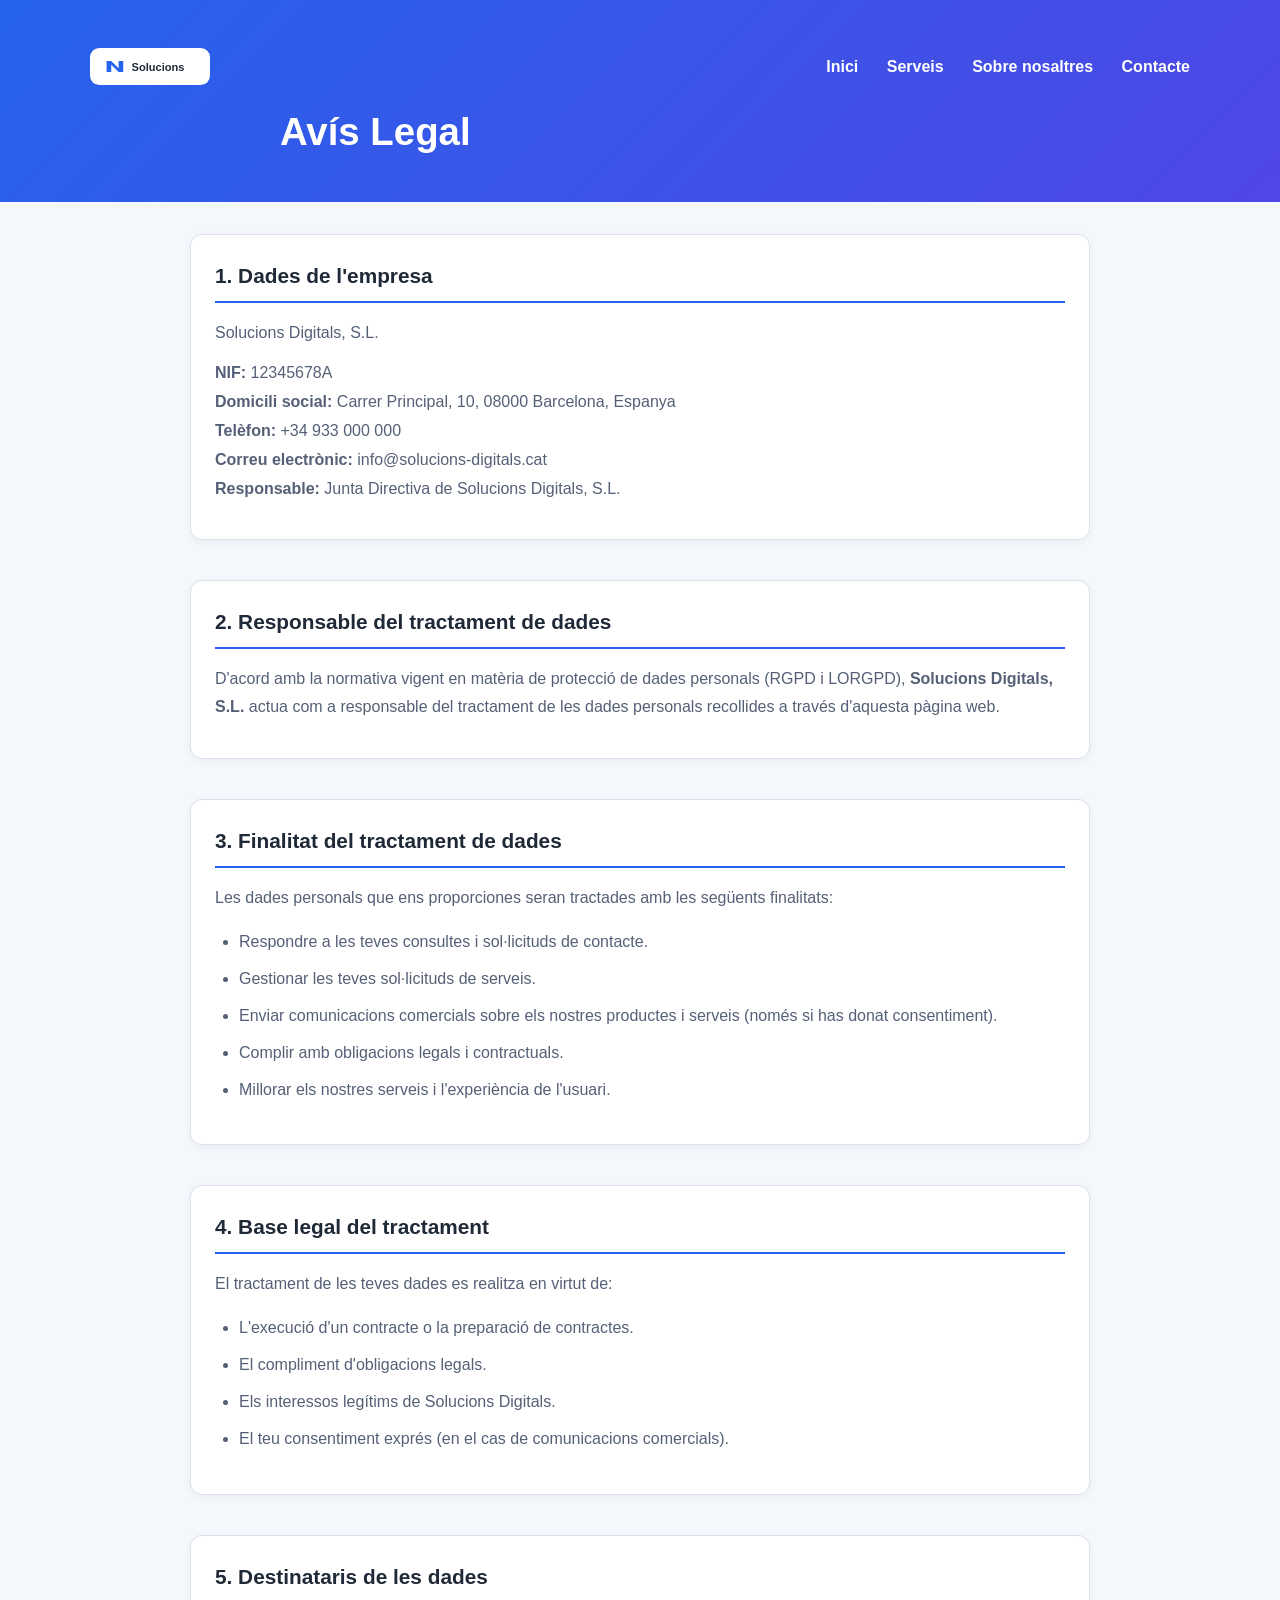
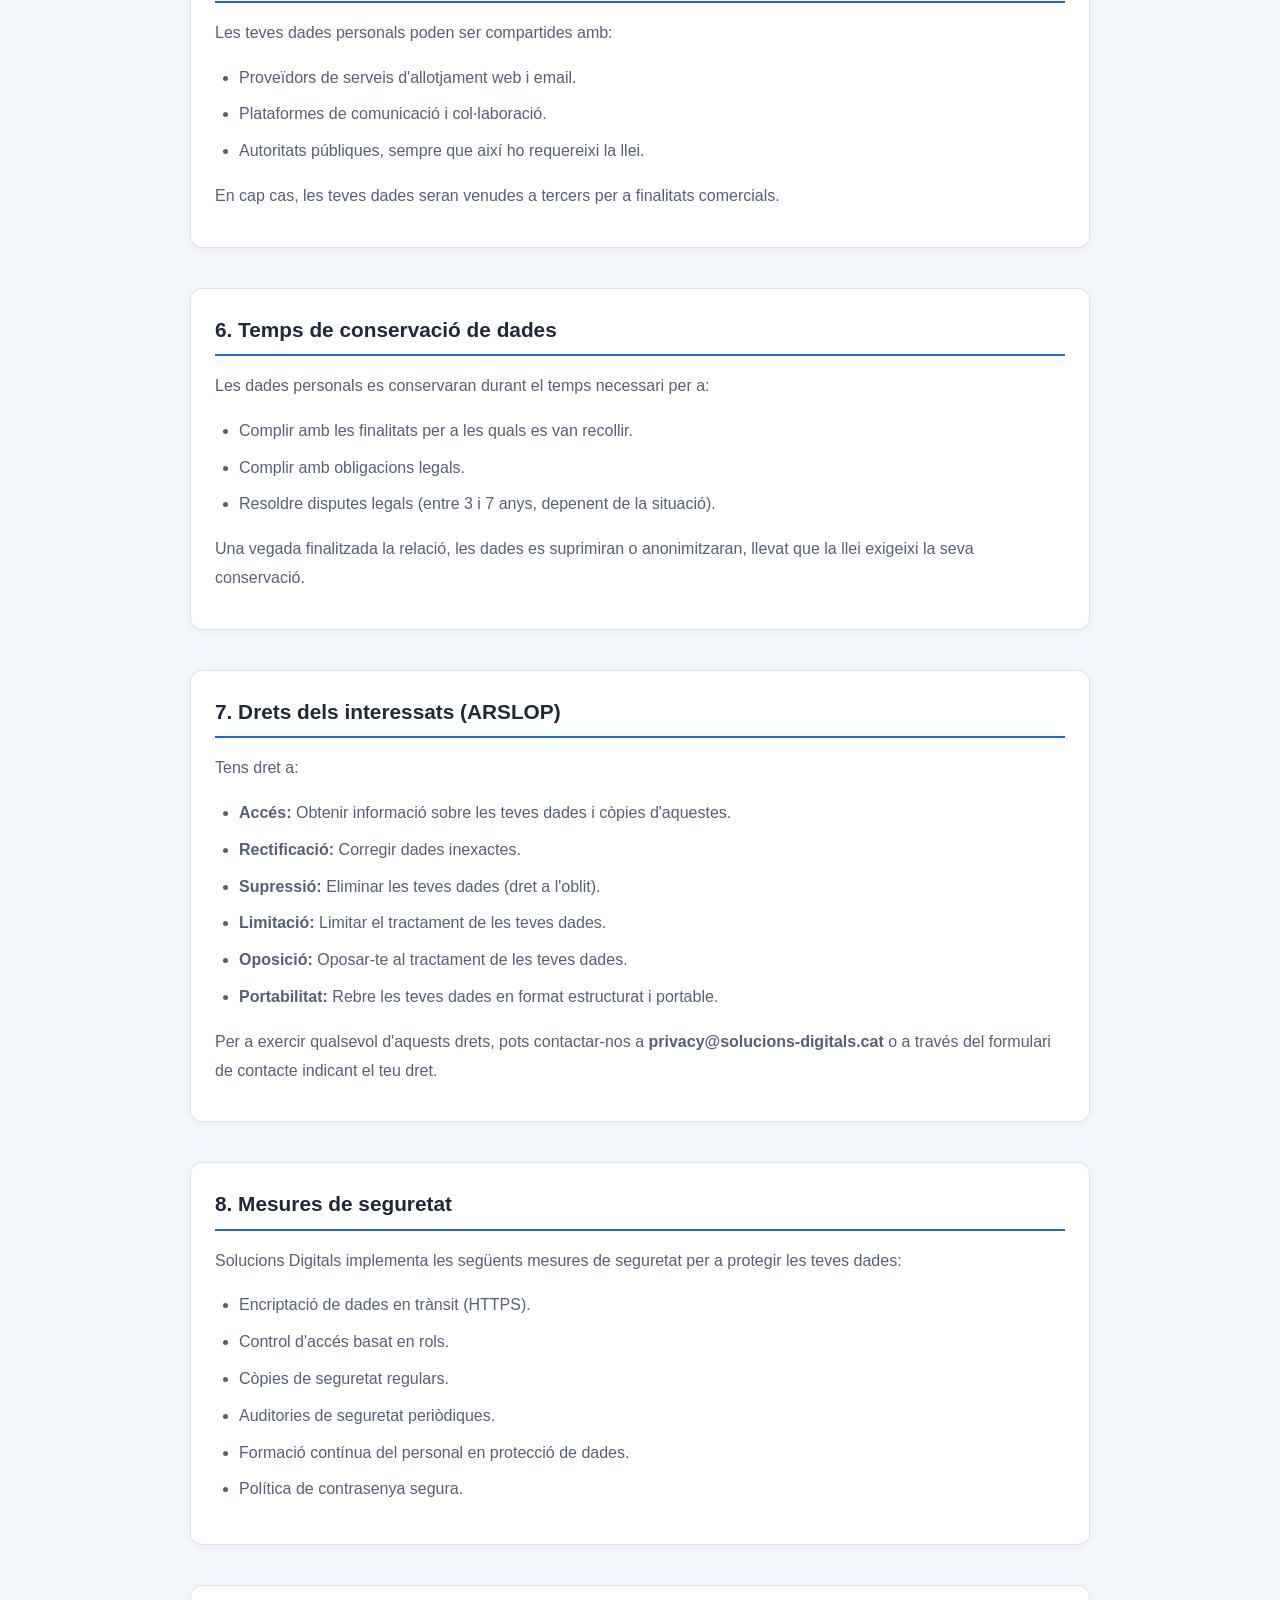
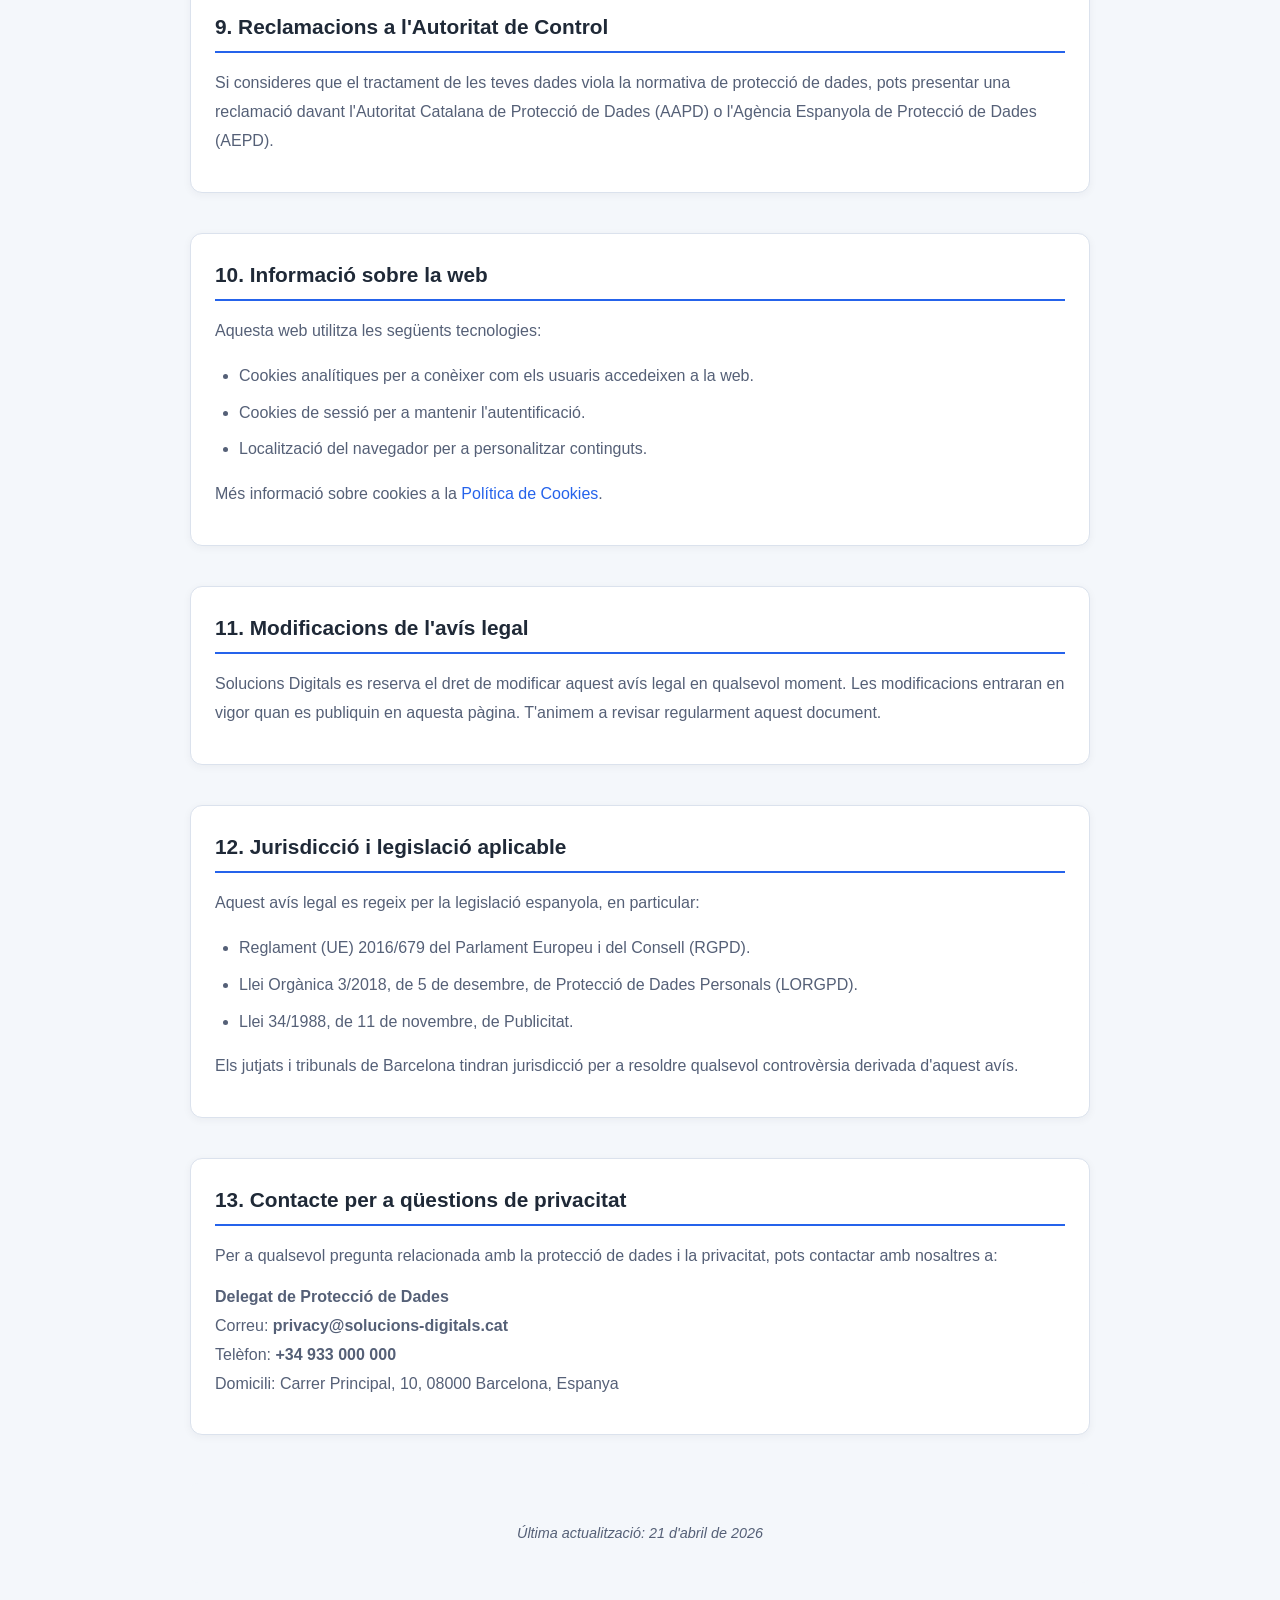
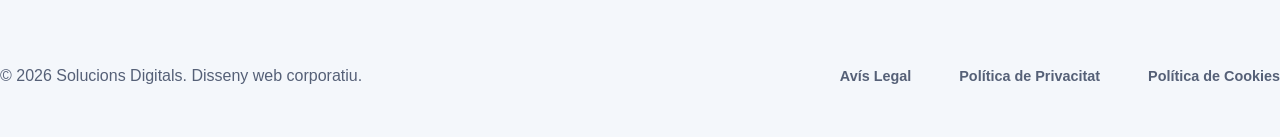
==== docs/avís-legal.html @ 82c56ee6 "new file:   "docs/av\303\255s-legal.html" modified:   docs/index.html new file:   docs/legal-pages.c" ====
<!DOCTYPE html>
<html lang="ca">
<head>
  <meta charset="UTF-8">
  <meta name="viewport" content="width=device-width, initial-scale=1.0">
  <title>Avís Legal - Solucions Digitals</title>
  <link rel="stylesheet" href="styles.css">
  <link rel="stylesheet" href="legal-pages.css">
</head>
<body>
  <header class="hero hero-small">
    <div class="nav-bar container">
      <img src="images/logo.svg" alt="Logo Solucions Digitals" class="logo">
      <nav>
        <a href="index.html">Inici</a>
        <a href="index.html#serveis">Serveis</a>
        <a href="index.html#sobre-nosaltres">Sobre nosaltres</a>
        <a href="index.html#contacte">Contacte</a>
      </nav>
    </div>
    <div class="hero-content container">
      <h1>Avís Legal</h1>
    </div>
  </header>

  <main class="container">
    <section class="legal-content">
      <article class="legal-section">
        <h2>1. Dades de l'empresa</h2>
        <p>Solucions Digitals, S.L.</p>
        <p>
          <strong>NIF:</strong> 12345678A<br>
          <strong>Domicili social:</strong> Carrer Principal, 10, 08000 Barcelona, Espanya<br>
          <strong>Telèfon:</strong> +34 933 000 000<br>
          <strong>Correu electrònic:</strong> info@solucions-digitals.cat<br>
          <strong>Responsable:</strong> Junta Directiva de Solucions Digitals, S.L.
        </p>
      </article>

      <article class="legal-section">
        <h2>2. Responsable del tractament de dades</h2>
        <p>D'acord amb la normativa vigent en matèria de protecció de dades personals (RGPD i LORGPD), <strong>Solucions Digitals, S.L.</strong> actua com a responsable del tractament de les dades personals recollides a través d'aquesta pàgina web.</p>
      </article>

      <article class="legal-section">
        <h2>3. Finalitat del tractament de dades</h2>
        <p>Les dades personals que ens proporciones seran tractades amb les següents finalitats:</p>
        <ul>
          <li>Respondre a les teves consultes i sol·licituds de contacte.</li>
          <li>Gestionar les teves sol·licituds de serveis.</li>
          <li>Enviar comunicacions comercials sobre els nostres productes i serveis (només si has donat consentiment).</li>
          <li>Complir amb obligacions legals i contractuals.</li>
          <li>Millorar els nostres serveis i l'experiència de l'usuari.</li>
        </ul>
      </article>

      <article class="legal-section">
        <h2>4. Base legal del tractament</h2>
        <p>El tractament de les teves dades es realitza en virtut de:</p>
        <ul>
          <li>L'execució d'un contracte o la preparació de contractes.</li>
          <li>El compliment d'obligacions legals.</li>
          <li>Els interessos legítims de Solucions Digitals.</li>
          <li>El teu consentiment exprés (en el cas de comunicacions comercials).</li>
        </ul>
      </article>

      <article class="legal-section">
        <h2>5. Destinataris de les dades</h2>
        <p>Les teves dades personals poden ser compartides amb:</p>
        <ul>
          <li>Proveïdors de serveis d'allotjament web i email.</li>
          <li>Plataformes de comunicació i col·laboració.</li>
          <li>Autoritats públiques, sempre que així ho requereixi la llei.</li>
        </ul>
        <p>En cap cas, les teves dades seran venudes a tercers per a finalitats comercials.</p>
      </article>

      <article class="legal-section">
        <h2>6. Temps de conservació de dades</h2>
        <p>Les dades personals es conservaran durant el temps necessari per a:</p>
        <ul>
          <li>Complir amb les finalitats per a les quals es van recollir.</li>
          <li>Complir amb obligacions legals.</li>
          <li>Resoldre disputes legals (entre 3 i 7 anys, depenent de la situació).</li>
        </ul>
        <p>Una vegada finalitzada la relació, les dades es suprimiran o anonimitzaran, llevat que la llei exigeixi la seva conservació.</p>
      </article>

      <article class="legal-section">
        <h2>7. Drets dels interessats (ARSLOP)</h2>
        <p>Tens dret a:</p>
        <ul>
          <li><strong>Accés:</strong> Obtenir informació sobre les teves dades i còpies d'aquestes.</li>
          <li><strong>Rectificació:</strong> Corregir dades inexactes.</li>
          <li><strong>Supressió:</strong> Eliminar les teves dades (dret a l'oblit).</li>
          <li><strong>Limitació:</strong> Limitar el tractament de les teves dades.</li>
          <li><strong>Oposició:</strong> Oposar-te al tractament de les teves dades.</li>
          <li><strong>Portabilitat:</strong> Rebre les teves dades en format estructurat i portable.</li>
        </ul>
        <p>Per a exercir qualsevol d'aquests drets, pots contactar-nos a <strong>privacy@solucions-digitals.cat</strong> o a través del formulari de contacte indicant el teu dret.</p>
      </article>

      <article class="legal-section">
        <h2>8. Mesures de seguretat</h2>
        <p>Solucions Digitals implementa les següents mesures de seguretat per a protegir les teves dades:</p>
        <ul>
          <li>Encriptació de dades en trànsit (HTTPS).</li>
          <li>Control d'accés basat en rols.</li>
          <li>Còpies de seguretat regulars.</li>
          <li>Auditories de seguretat periòdiques.</li>
          <li>Formació contínua del personal en protecció de dades.</li>
          <li>Política de contrasenya segura.</li>
        </ul>
      </article>

      <article class="legal-section">
        <h2>9. Reclamacions a l'Autoritat de Control</h2>
        <p>Si consideres que el tractament de les teves dades viola la normativa de protecció de dades, pots presentar una reclamació davant l'Autoritat Catalana de Protecció de Dades (AAPD) o l'Agència Espanyola de Protecció de Dades (AEPD).</p>
      </article>

      <article class="legal-section">
        <h2>10. Informació sobre la web</h2>
        <p>Aquesta web utilitza les següents tecnologies:</p>
        <ul>
          <li>Cookies analítiques per a conèixer com els usuaris accedeixen a la web.</li>
          <li>Cookies de sessió per a mantenir l'autentificació.</li>
          <li>Localització del navegador per a personalitzar continguts.</li>
        </ul>
        <p>Més informació sobre cookies a la <a href="politica-cookies.html">Política de Cookies</a>.</p>
      </article>

      <article class="legal-section">
        <h2>11. Modificacions de l'avís legal</h2>
        <p>Solucions Digitals es reserva el dret de modificar aquest avís legal en qualsevol moment. Les modificacions entraran en vigor quan es publiquin en aquesta pàgina. T'animem a revisar regularment aquest document.</p>
      </article>

      <article class="legal-section">
        <h2>12. Jurisdicció i legislació aplicable</h2>
        <p>Aquest avís legal es regeix per la legislació espanyola, en particular:</p>
        <ul>
          <li>Reglament (UE) 2016/679 del Parlament Europeu i del Consell (RGPD).</li>
          <li>Llei Orgànica 3/2018, de 5 de desembre, de Protecció de Dades Personals (LORGPD).</li>
          <li>Llei 34/1988, de 11 de novembre, de Publicitat.</li>
        </ul>
        <p>Els jutjats i tribunals de Barcelona tindran jurisdicció per a resoldre qualsevol controvèrsia derivada d'aquest avís.</p>
      </article>

      <article class="legal-section">
        <h2>13. Contacte per a qüestions de privacitat</h2>
        <p>Per a qualsevol pregunta relacionada amb la protecció de dades i la privacitat, pots contactar amb nosaltres a:</p>
        <p>
          <strong>Delegat de Protecció de Dades</strong><br>
          Correu: <strong>privacy@solucions-digitals.cat</strong><br>
          Telèfon: <strong>+34 933 000 000</strong><br>
          Domicili: Carrer Principal, 10, 08000 Barcelona, Espanya
        </p>
      </article>

      <div class="legal-footer">
        <p><em>Última actualització: 21 d'abril de 2026</em></p>
      </div>
    </section>
  </main>

  <footer class="footer">
    <div class="footer-content">
      <p>© 2026 Solucions Digitals. Disseny web corporatiu.</p>
      <nav class="footer-links">
        <a href="avís-legal.html">Avís Legal</a>
        <a href="politica-privacitat.html">Política de Privacitat</a>
        <a href="politica-cookies.html">Política de Cookies</a>
      </nav>
    </div>
  </footer>

  <script src="scripts.js"></script>
</body>
</html>
---- docs/styles.css ----
:root {
  --bg: #f4f7fb;
  --card: #ffffff;
  --text: #1f2937;
  --muted: #556077;
  --accent: #2563eb;
  --accent-dark: #1d4ed8;
  --border: #dbe2ed;
}

* {
  box-sizing: border-box;
}

body {
  margin: 0;
  font-family: 'Segoe UI', Tahoma, Geneva, Verdana, sans-serif;
  color: var(--text);
  background: var(--bg);
  line-height: 1.6;
}

img {
  max-width: 100%;
}

.container {
  width: min(1100px, calc(100% - 2rem));
  margin: 0 auto;
}

.nav-bar {
  display: flex;
  align-items: center;
  justify-content: space-between;
  padding: 1rem 0;
}

.logo {
  width: 120px;
}

nav a {
  margin-left: 1.5rem;
  text-decoration: none;
  color: #ffffff;
  font-weight: 600;
}

.hero {
  padding: 3.5rem 0 5rem;
  background: linear-gradient(135deg, #2563eb 0%, #4f46e5 100%);
  color: #ffffff;
}

.hero-content {
  max-width: 720px;
}

.hero h1 {
  font-size: clamp(2.5rem, 4vw, 4rem);
  margin: 0 0 1rem;
}

.hero p {
  font-size: 1.15rem;
  margin-bottom: 1.75rem;
  color: #e2e8f0;
}

.btn {
  display: inline-block;
  padding: 0.95rem 1.8rem;
  background: var(--accent);
  color: #ffffff;
  text-decoration: none;
  border-radius: 999px;
  transition: background 0.2s ease;
}

.btn:hover {
  background: var(--accent-dark);
}

.section {
  padding: 4rem 0;
}

.section h2 {
  margin-top: 0;
  font-size: 2rem;
}

.section p {
  color: var(--muted);
  max-width: 720px;
}

.section-services .cards {
  display: grid;
  grid-template-columns: repeat(auto-fit, minmax(220px, 1fr));
  gap: 1.5rem;
  margin-top: 2rem;
}

.card {
  background: var(--card);
  border: 1px solid var(--border);
  border-radius: 20px;
  padding: 1.5rem;
  box-shadow: 0 20px 45px rgba(31, 41, 55, 0.08);
}

.card h3 {
  margin-top: 0;
}

.section-contact .contact-form {
  display: grid;
  gap: 1rem;
  max-width: 520px;
  margin-top: 1.5rem;
}

.section-contact label {
  display: block;
  font-weight: 600;
  margin-bottom: 0.35rem;
}

.section-contact input,
.section-contact textarea {
  width: 100%;
  padding: 0.95rem 1rem;
  border: 1px solid var(--border);
  border-radius: 12px;
  font: inherit;
}

.section-contact textarea {
  resize: vertical;
}

.section-contact button {
  width: fit-content;
  padding: 0.95rem 1.8rem;
  border: none;
  border-radius: 999px;
  background: var(--accent);
  color: #ffffff;
  cursor: pointer;
  font-weight: 600;
}

.section-contact button:hover {
  background: var(--accent-dark);
}

/* Form checkboxes */
.form-group {
  margin-top: 0.5rem;
}

.checkbox-group {
  display: flex;
  align-items: flex-start;
  gap: 0.75rem;
}

.checkbox-label {
  display: flex;
  align-items: center;
  gap: 0.5rem;
  cursor: pointer;
  font-weight: normal;
  color: var(--muted);
  font-size: 0.95rem;
}

.checkbox-label input[type="checkbox"] {
  width: auto;
  padding: 0;
  margin: 0;
  border-radius: 4px;
  cursor: pointer;
  flex-shrink: 0;
}

.checkbox-label a {
  color: var(--accent);
  text-decoration: none;
}

.checkbox-label a:hover {
  text-decoration: underline;
}

/* Footer */
.footer-content {
  display: flex;
  justify-content: space-between;
  align-items: center;
  flex-wrap: wrap;
  gap: 1rem;
}

.footer-links {
  display: flex;
  gap: 1.5rem;
  flex-wrap: wrap;
}

.footer-links a {
  color: var(--muted);
  text-decoration: none;
  font-size: 0.9rem;
}

.footer-links a:hover {
  color: var(--accent);
  text-decoration: underline;
}

/* Cookie Banner */
.cookie-banner {
  display: none;
  position: fixed;
  bottom: 0;
  left: 0;
  right: 0;
  background: #1f2937;
  color: #ffffff;
  padding: 1.5rem;
  box-shadow: 0 -2px 10px rgba(0, 0, 0, 0.2);
  z-index: 1000;
}

.cookie-banner.show {
  display: flex;
  align-items: center;
  justify-content: center;
}

.cookie-content {
  width: min(1100px, calc(100% - 2rem));
  margin: 0 auto;
  display: flex;
  justify-content: space-between;
  align-items: center;
  gap: 2rem;
}

.cookie-content h3 {
  margin: 0 0 0.5rem 0;
  font-size: 1.1rem;
}

.cookie-content p {
  margin: 0;
  color: #e2e8f0;
  font-size: 0.9rem;
  line-height: 1.5;
}

.cookie-content a {
  color: #60a5fa;
  text-decoration: none;
}

.cookie-content a:hover {
  text-decoration: underline;
}

.cookie-buttons {
  display: flex;
  gap: 1rem;
  flex-shrink: 0;
}

.btn-secondary {
  padding: 0.75rem 1.5rem;
  background: #374151;
  color: #ffffff;
  border: none;
  border-radius: 6px;
  cursor: pointer;
  font-weight: 600;
  transition: background 0.2s ease;
}

.btn-secondary:hover {
  background: #4b5563;
}

.footer {
  padding: 2rem 0;
  text-align: center;
  color: var(--muted);
}

@media (max-width: 720px) {
  .nav-bar {
    flex-direction: column;
    align-items: flex-start;
  }

  nav a {
    margin-left: 0;
    margin-right: 1rem;
  }

  .cookie-content {
    flex-direction: column;
    align-items: flex-start;
  }

  .cookie-buttons {
    width: 100%;
  }

  .cookie-buttons button {
    flex: 1;
  }

  .footer-content {
    flex-direction: column;
    align-items: flex-start;
  }

  .footer-links {
    flex-direction: column;
    gap: 0.5rem;
  }
}
---- docs/legal-pages.css ----
/* Styles for legal pages (Avís Legal, Política de Privacitat, Política de Cookies) */

.hero-small {
  padding: 2rem 0 2.5rem;
  background: linear-gradient(135deg, #2563eb 0%, #4f46e5 100%);
  color: #ffffff;
}

.hero-small .hero-content h1 {
  font-size: clamp(1.8rem, 3vw, 2.5rem);
  margin: 0;
}

.legal-content {
  max-width: 900px;
  margin: 2rem auto;
  padding: 0;
}

.legal-section {
  margin-bottom: 2.5rem;
  padding: 1.5rem;
  background: #ffffff;
  border: 1px solid #dbe2ed;
  border-radius: 12px;
  box-shadow: 0 2px 8px rgba(31, 41, 55, 0.05);
}

.legal-section h2 {
  margin-top: 0;
  margin-bottom: 1rem;
  font-size: 1.3rem;
  color: #1f2937;
  border-bottom: 2px solid #2563eb;
  padding-bottom: 0.5rem;
}

.legal-section h3 {
  margin-top: 1.25rem;
  margin-bottom: 0.75rem;
  font-size: 1.05rem;
  color: #556077;
}

.legal-section p {
  margin: 0.75rem 0;
  color: #556077;
  line-height: 1.8;
}

.legal-section ul {
  margin: 1rem 0;
  padding-left: 1.5rem;
  color: #556077;
  line-height: 1.8;
}

.legal-section li {
  margin: 0.5rem 0;
}

.legal-section a {
  color: #2563eb;
  text-decoration: none;
}

.legal-section a:hover {
  text-decoration: underline;
  color: #1d4ed8;
}

.legal-footer {
  margin-top: 3rem;
  padding: 1.5rem;
  background: #f4f7fb;
  border-radius: 8px;
  text-align: center;
  font-size: 0.9rem;
  color: #556077;
}

/* Table styles for cookies page */
.cookies-table {
  width: 100%;
  border-collapse: collapse;
  margin: 1.5rem 0;
  background: #ffffff;
  border: 1px solid #dbe2ed;
  border-radius: 8px;
  overflow: hidden;
  box-shadow: 0 2px 8px rgba(31, 41, 55, 0.05);
}

.cookies-table thead {
  background: linear-gradient(135deg, #2563eb 0%, #4f46e5 100%);
  color: #ffffff;
}

.cookies-table th {
  padding: 1rem;
  text-align: left;
  font-weight: 600;
  border-right: 1px solid rgba(255, 255, 255, 0.2);
}

.cookies-table th:last-child {
  border-right: none;
}

.cookies-table td {
  padding: 0.8rem 1rem;
  border-right: 1px solid #dbe2ed;
  border-bottom: 1px solid #dbe2ed;
  color: #556077;
}

.cookies-table td:last-child {
  border-right: none;
}

.cookies-table tbody tr:hover {
  background: #f4f7fb;
}

.cookies-table tbody tr:last-child td {
  border-bottom: none;
}

/* Responsive design for legal pages */
@media (max-width: 768px) {
  .legal-section {
    padding: 1rem;
    margin-bottom: 1.5rem;
  }

  .legal-section h2 {
    font-size: 1.1rem;
  }

  .legal-section h3 {
    font-size: 1rem;
  }

  .cookies-table {
    font-size: 0.85rem;
  }

  .cookies-table th,
  .cookies-table td {
    padding: 0.6rem 0.5rem;
  }
}

@media (max-width: 480px) {
  .legal-content {
    margin: 1rem auto;
  }

  .legal-section {
    padding: 0.75rem;
  }

  .legal-section h2 {
    font-size: 1rem;
  }

  .legal-section h3 {
    font-size: 0.95rem;
  }

  .legal-section p,
  .legal-section ul {
    font-size: 0.9rem;
  }

  .cookies-table {
    font-size: 0.75rem;
    overflow-x: auto;
  }

  .cookies-table th,
  .cookies-table td {
    padding: 0.4rem 0.3rem;
  }
}
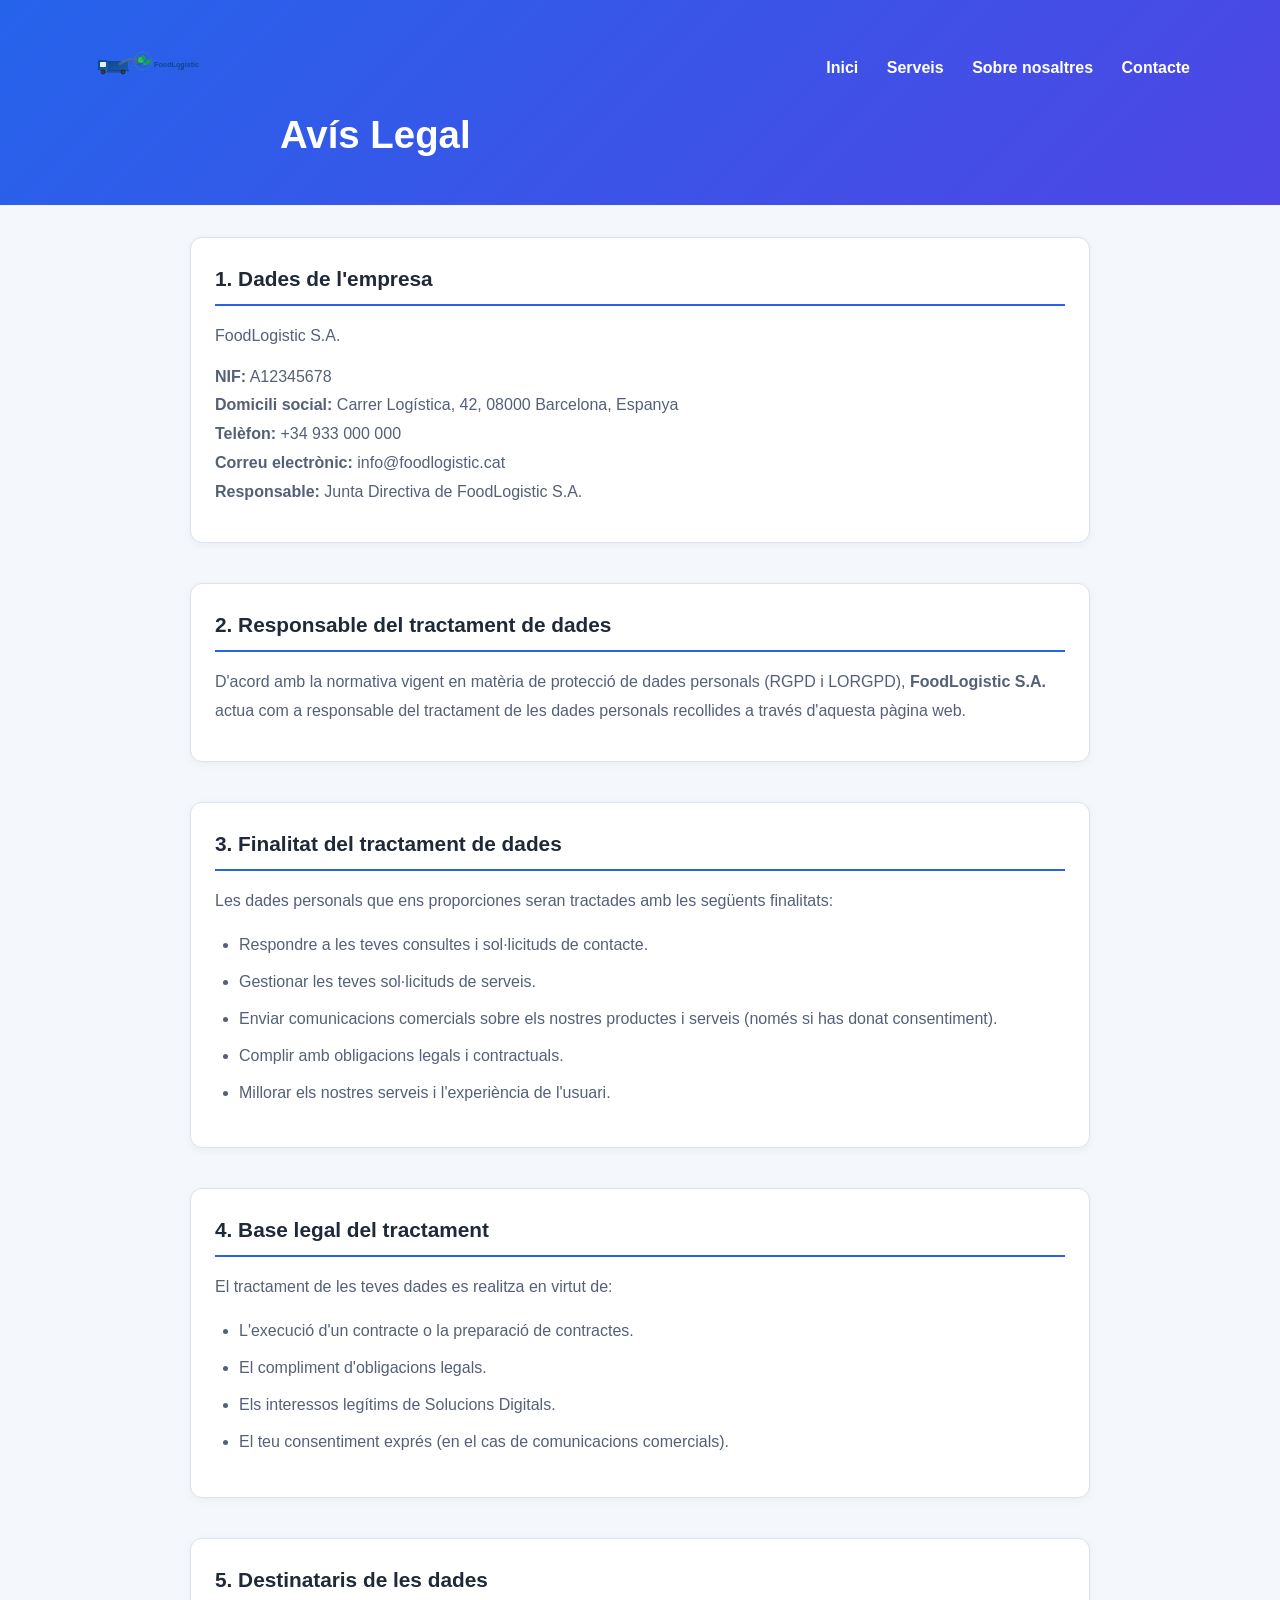
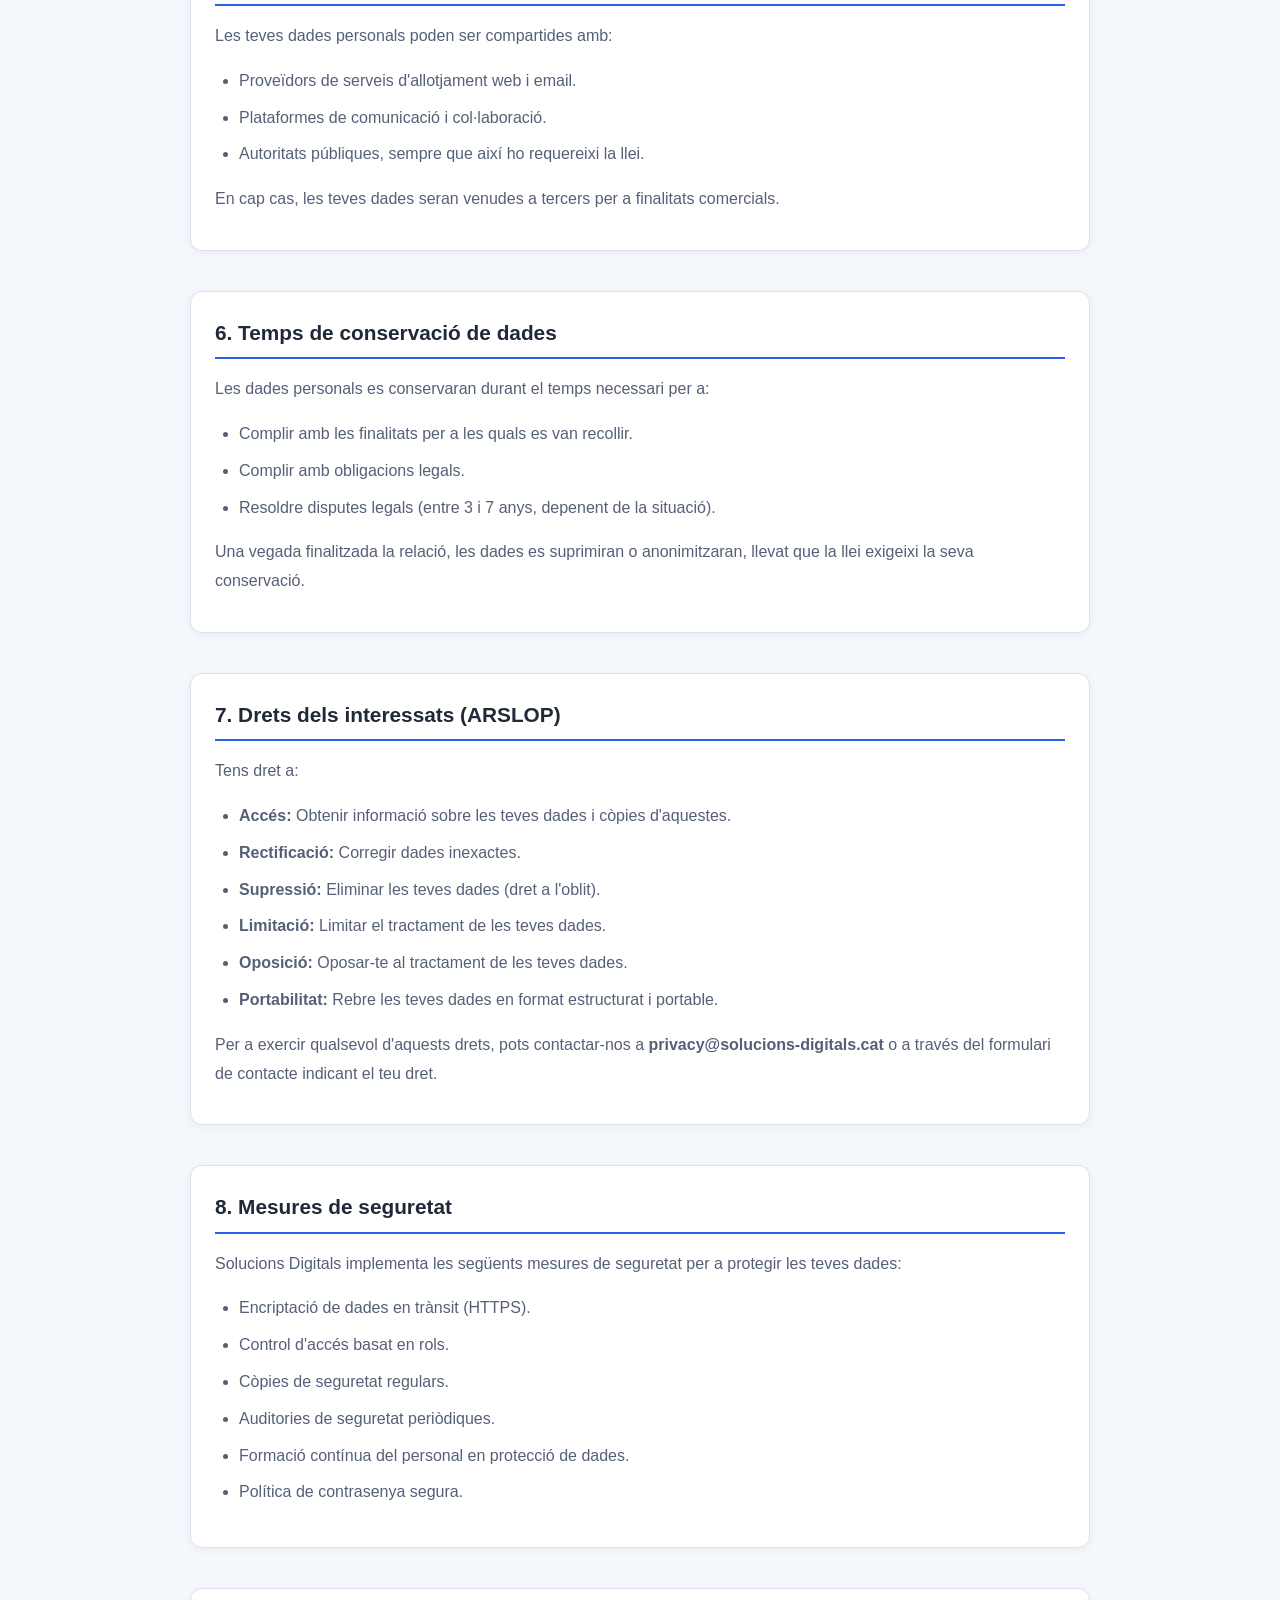
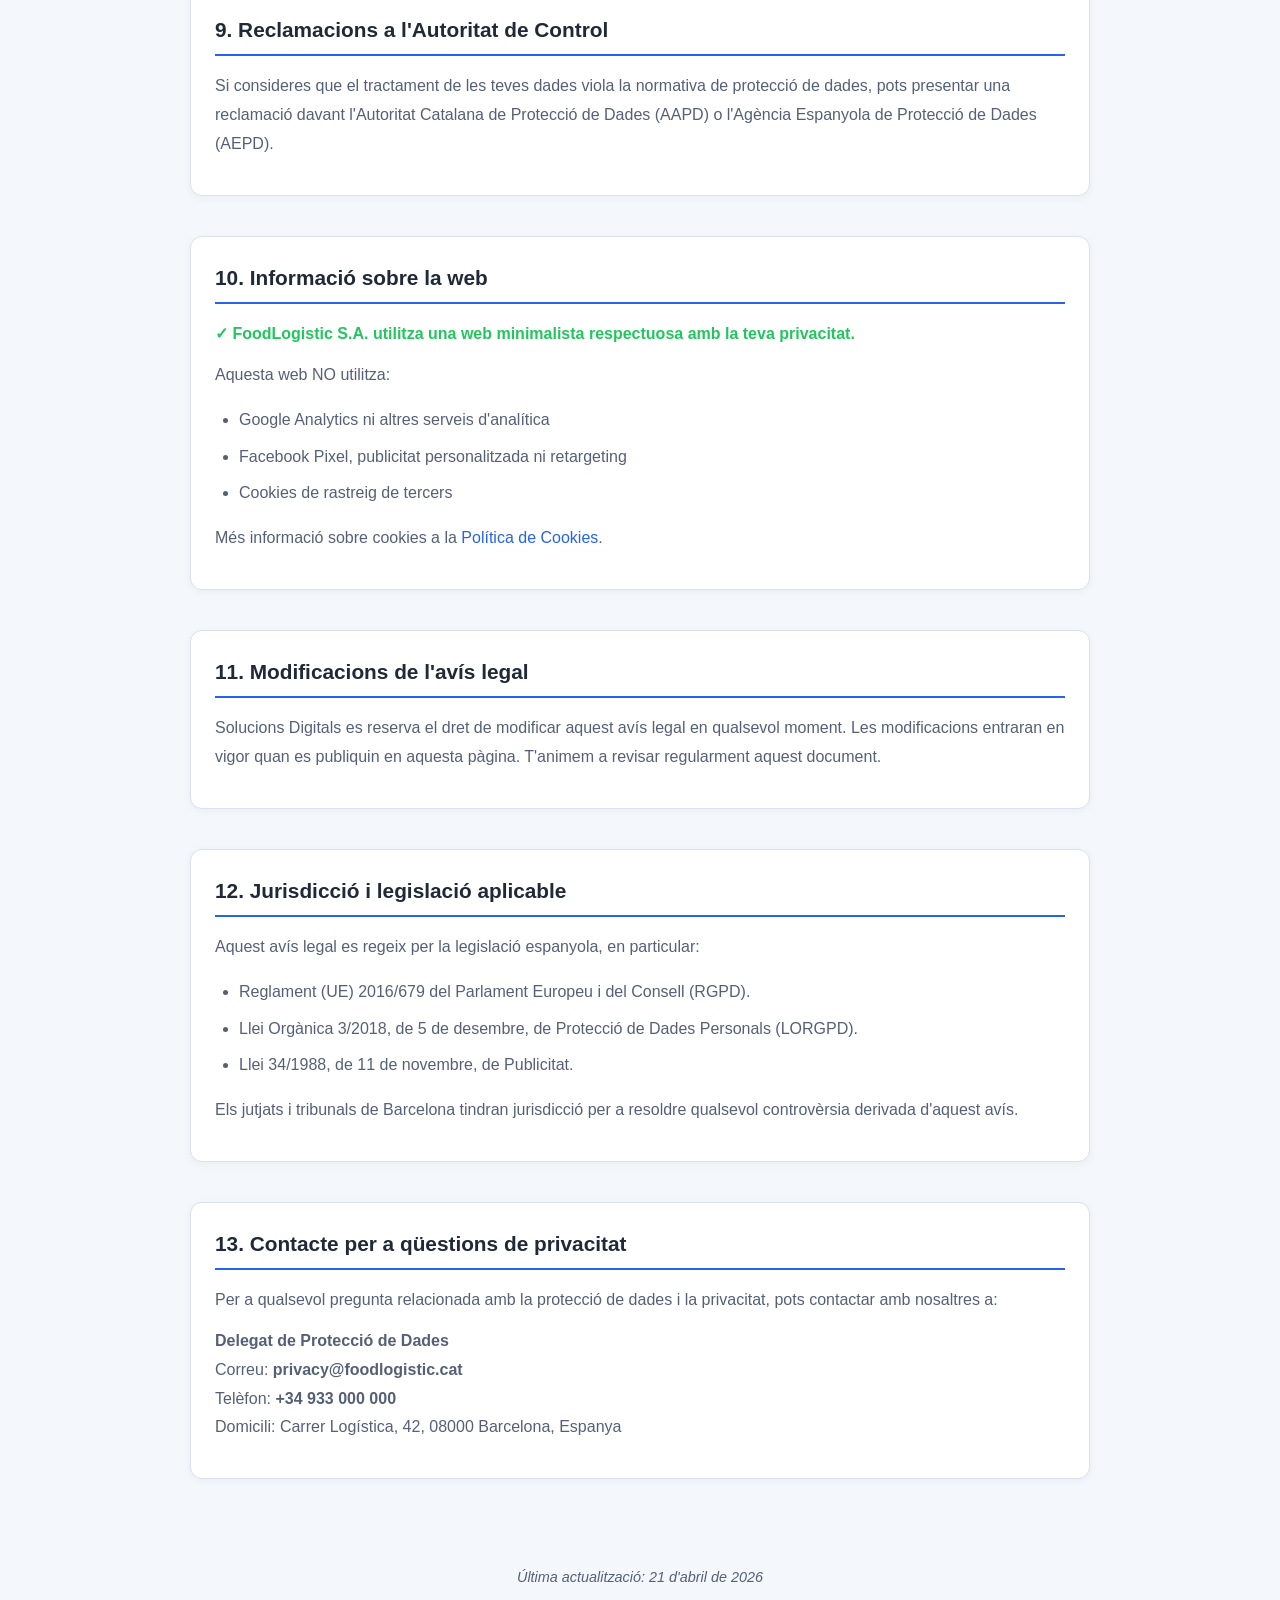
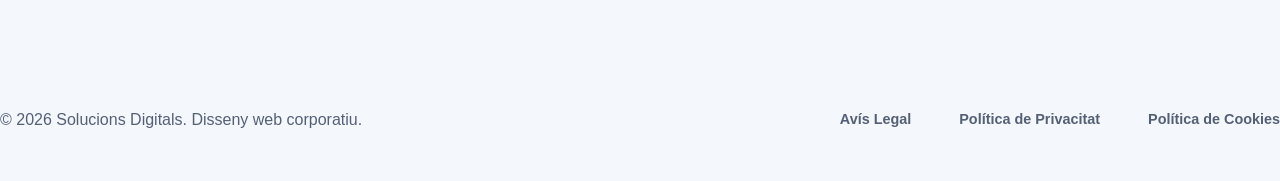
==== commit 226aa34a: "modified:   "docs/av\303\255s-legal.html" 	modified:   docs/index.html 	modified:   docs/politica-co" ====
--- a/docs/avís-legal.html
+++ b/docs/avís-legal.html
@@ -27,19 +27,19 @@
     <section class="legal-content">
       <article class="legal-section">
         <h2>1. Dades de l'empresa</h2>
-        <p>Solucions Digitals, S.L.</p>
+        <p>FoodLogistic S.A.</p>
         <p>
-          <strong>NIF:</strong> 12345678A<br>
-          <strong>Domicili social:</strong> Carrer Principal, 10, 08000 Barcelona, Espanya<br>
+          <strong>NIF:</strong> A12345678<br>
+          <strong>Domicili social:</strong> Carrer Logística, 42, 08000 Barcelona, Espanya<br>
           <strong>Telèfon:</strong> +34 933 000 000<br>
-          <strong>Correu electrònic:</strong> info@solucions-digitals.cat<br>
-          <strong>Responsable:</strong> Junta Directiva de Solucions Digitals, S.L.
+          <strong>Correu electrònic:</strong> info@foodlogistic.cat<br>
+          <strong>Responsable:</strong> Junta Directiva de FoodLogistic S.A.
         </p>
       </article>
 
       <article class="legal-section">
         <h2>2. Responsable del tractament de dades</h2>
-        <p>D'acord amb la normativa vigent en matèria de protecció de dades personals (RGPD i LORGPD), <strong>Solucions Digitals, S.L.</strong> actua com a responsable del tractament de les dades personals recollides a través d'aquesta pàgina web.</p>
+        <p>D'acord amb la normativa vigent en matèria de protecció de dades personals (RGPD i LORGPD), <strong>FoodLogistic S.A.</strong> actua com a responsable del tractament de les dades personals recollides a través d'aquesta pàgina web.</p>
       </article>
 
       <article class="legal-section">
@@ -121,11 +121,12 @@
 
       <article class="legal-section">
         <h2>10. Informació sobre la web</h2>
-        <p>Aquesta web utilitza les següents tecnologies:</p>
+        <p><strong style="color: #22c55e;">✓ FoodLogistic S.A. utilitza una web minimalista respectuosa amb la teva privacitat.</strong></p>
+        <p>Aquesta web NO utilitza:</p>
         <ul>
-          <li>Cookies analítiques per a conèixer com els usuaris accedeixen a la web.</li>
-          <li>Cookies de sessió per a mantenir l'autentificació.</li>
-          <li>Localització del navegador per a personalitzar continguts.</li>
+          <li>Google Analytics ni altres serveis d'analítica</li>
+          <li>Facebook Pixel, publicitat personalitzada ni retargeting</li>
+          <li>Cookies de rastreig de tercers</li>
         </ul>
         <p>Més informació sobre cookies a la <a href="politica-cookies.html">Política de Cookies</a>.</p>
       </article>
@@ -151,9 +152,9 @@
         <p>Per a qualsevol pregunta relacionada amb la protecció de dades i la privacitat, pots contactar amb nosaltres a:</p>
         <p>
           <strong>Delegat de Protecció de Dades</strong><br>
-          Correu: <strong>privacy@solucions-digitals.cat</strong><br>
+          Correu: <strong>privacy@foodlogistic.cat</strong><br>
           Telèfon: <strong>+34 933 000 000</strong><br>
-          Domicili: Carrer Principal, 10, 08000 Barcelona, Espanya
+          Domicili: Carrer Logística, 42, 08000 Barcelona, Espanya
         </p>
       </article>
 
--- a/docs/styles.css
+++ b/docs/styles.css
@@ -223,7 +223,7 @@
 
 /* Cookie Banner */
 .cookie-banner {
-  display: none;
+  display: flex;
   position: fixed;
   bottom: 0;
   left: 0;
@@ -233,12 +233,12 @@
   padding: 1.5rem;
   box-shadow: 0 -2px 10px rgba(0, 0, 0, 0.2);
   z-index: 1000;
-}
-
-.cookie-banner.show {
-  display: flex;
   align-items: center;
   justify-content: center;
+}
+
+.cookie-banner.hidden {
+  display: none;
 }
 
 .cookie-content {
